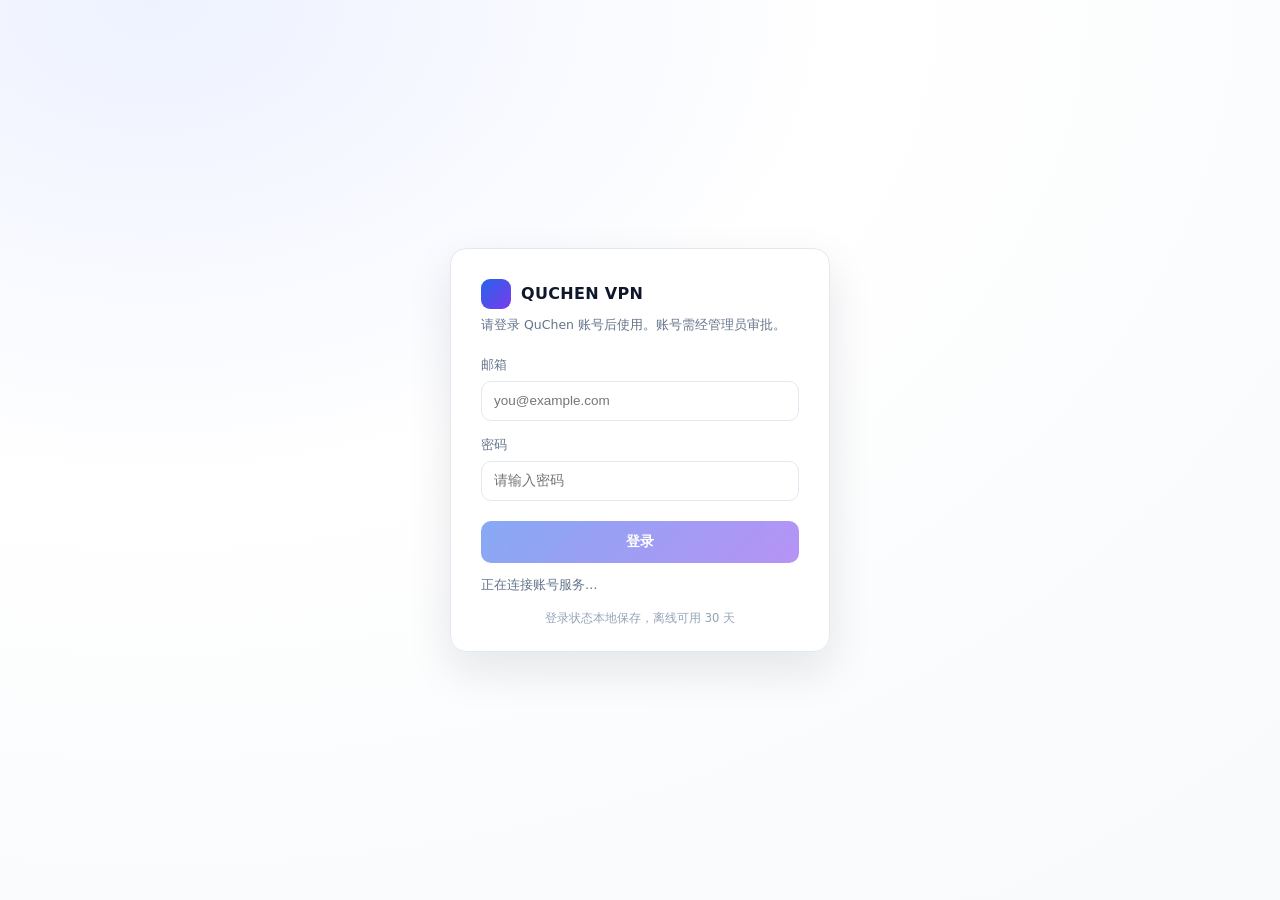
==== app/web/login.html @ 051396a5 "feat(auth): 接入账号门禁 (1.1.1) - app/backend/authgate.py: 账号校验 - app/web/login.html: 登录墙页面 - app/main.py" ====
<!DOCTYPE html>
<html lang="zh-CN">
<head>
<meta charset="utf-8" />
<meta name="viewport" content="width=device-width, initial-scale=1" />
<title>登录 QuChen 账号</title>
<style>
  :root {
    --bg: #ffffff;
    --fg: #0f172a;
    --muted: #64748b;
    --line: #e2e8f0;
    --brand: #2563eb;
    --brand-2: #7c3aed;
    --err: #dc2626;
  }
  * { box-sizing: border-box; }
  html, body { height: 100%; margin: 0; }
  body {
    display: flex; align-items: center; justify-content: center;
    background: radial-gradient(120% 120% at 12% 0%, #eef2ff 0%, #ffffff 45%, #f8fafc 100%);
    color: var(--fg); font: 14px/1.6 "Microsoft YaHei UI", "Segoe UI", system-ui, sans-serif;
    -webkit-user-select: none; user-select: none;
  }
  .card {
    width: 380px; padding: 30px 30px 24px; border-radius: 16px;
    background: rgba(255, 255, 255, .92); border: 1px solid var(--line);
    box-shadow: 0 18px 46px rgba(15, 23, 42, .10);
  }
  .brand { display: flex; align-items: center; gap: 10px; margin-bottom: 6px; }
  .dot {
    width: 30px; height: 30px; border-radius: 9px;
    background: linear-gradient(135deg, var(--brand), var(--brand-2));
  }
  .brand b { font-size: 16px; letter-spacing: .3px; }
  .sub { color: var(--muted); font-size: 12.5px; margin: 0 0 20px; }
  label { display: block; font-size: 12.5px; color: var(--muted); margin: 14px 0 6px; }
  input {
    width: 100%; height: 40px; padding: 0 12px; border-radius: 10px;
    border: 1px solid var(--line); background: #fff; color: var(--fg);
    font-size: 13.5px; outline: none; transition: border-color .15s, box-shadow .15s;
    -webkit-user-select: text; user-select: text;
  }
  input:focus { border-color: var(--brand); box-shadow: 0 0 0 3px rgba(37, 99, 235, .12); }
  button {
    width: 100%; height: 42px; margin-top: 20px; border: 0; border-radius: 10px;
    color: #fff; font-size: 14px; font-weight: 600; cursor: pointer;
    background: linear-gradient(135deg, var(--brand), var(--brand-2));
  }
  button:disabled { opacity: .55; cursor: default; }
  .msg { min-height: 20px; margin-top: 12px; font-size: 12.5px; color: var(--muted); }
  .msg.err { color: var(--err); }
  .foot { margin-top: 14px; font-size: 11.5px; color: #94a3b8; text-align: center; }
</style>
</head>
<body>
  <form class="card" id="form" autocomplete="off">
    <div class="brand"><span class="dot"></span><b>QUCHEN VPN</b></div>
    <p class="sub">请登录 QuChen 账号后使用。账号需经管理员审批。</p>
    <label for="email">邮箱</label>
    <input id="email" type="email" placeholder="you@example.com" spellcheck="false" />
    <label for="password">密码</label>
    <input id="password" type="password" placeholder="请输入密码" />
    <button id="submit" type="submit" disabled>登录</button>
    <div class="msg" id="msg">正在连接账号服务…</div>
    <div class="foot">登录状态本地保存，离线可用 30 天</div>
  </form>
<script>
(function () {
  var form = document.getElementById('form');
  var emailEl = document.getElementById('email');
  var passEl = document.getElementById('password');
  var btn = document.getElementById('submit');
  var msgEl = document.getElementById('msg');
  var api = null;

  function setMsg(text, isError) {
    msgEl.textContent = text || '';
    msgEl.className = 'msg' + (isError ? ' err' : '');
  }

  function ready() {
    if (!window.pywebview || !window.pywebview.api) return;
    api = window.pywebview.api;
    btn.disabled = false;
    setMsg('', false);
    try {
      Promise.resolve(api.account_state()).then(function (st) {
        if (st && st.unlocked) {
          location.replace('index.html#quchen-desktop');
          return;
        }
        if (st && st.email) emailEl.value = st.email;
      }).catch(function () {});
    } catch (e) {}
  }

  window.addEventListener('pywebviewready', ready);
  window.addEventListener('DOMContentLoaded', function () { setTimeout(ready, 300); });

  form.addEventListener('submit', function (ev) {
    ev.preventDefault();
    if (!api) { setMsg('账号服务未就绪，请稍候重试', true); return; }
    var email = (emailEl.value || '').trim();
    var password = passEl.value || '';
    if (!email || !password) { setMsg('请填写邮箱与密码', true); return; }
    btn.disabled = true;
    setMsg('正在登录…', false);
    Promise.resolve(api.account_login(email, password)).then(function (res) {
      if (res && res.ok) {
        setMsg('登录成功，正在进入…', false);
        setTimeout(function () { location.replace('index.html#quchen-desktop'); }, 220);
        return;
      }
      btn.disabled = false;
      var text = (res && (res.message || res.code)) || '登录失败';
      if (res && res.code === 'bad_credentials') text = '邮箱或密码不正确';
      if (res && res.code === 'pending_approval') text = '账号正在等待管理员审批';
      if (res && res.code === 'account_disabled') text = '账号已被停用，请联系管理员';
      setMsg(text, true);
    }).catch(function (err) {
      btn.disabled = false;
      setMsg('登录失败：' + (err && err.message ? err.message : err), true);
    });
  });
})();
</script>
</body>
</html>
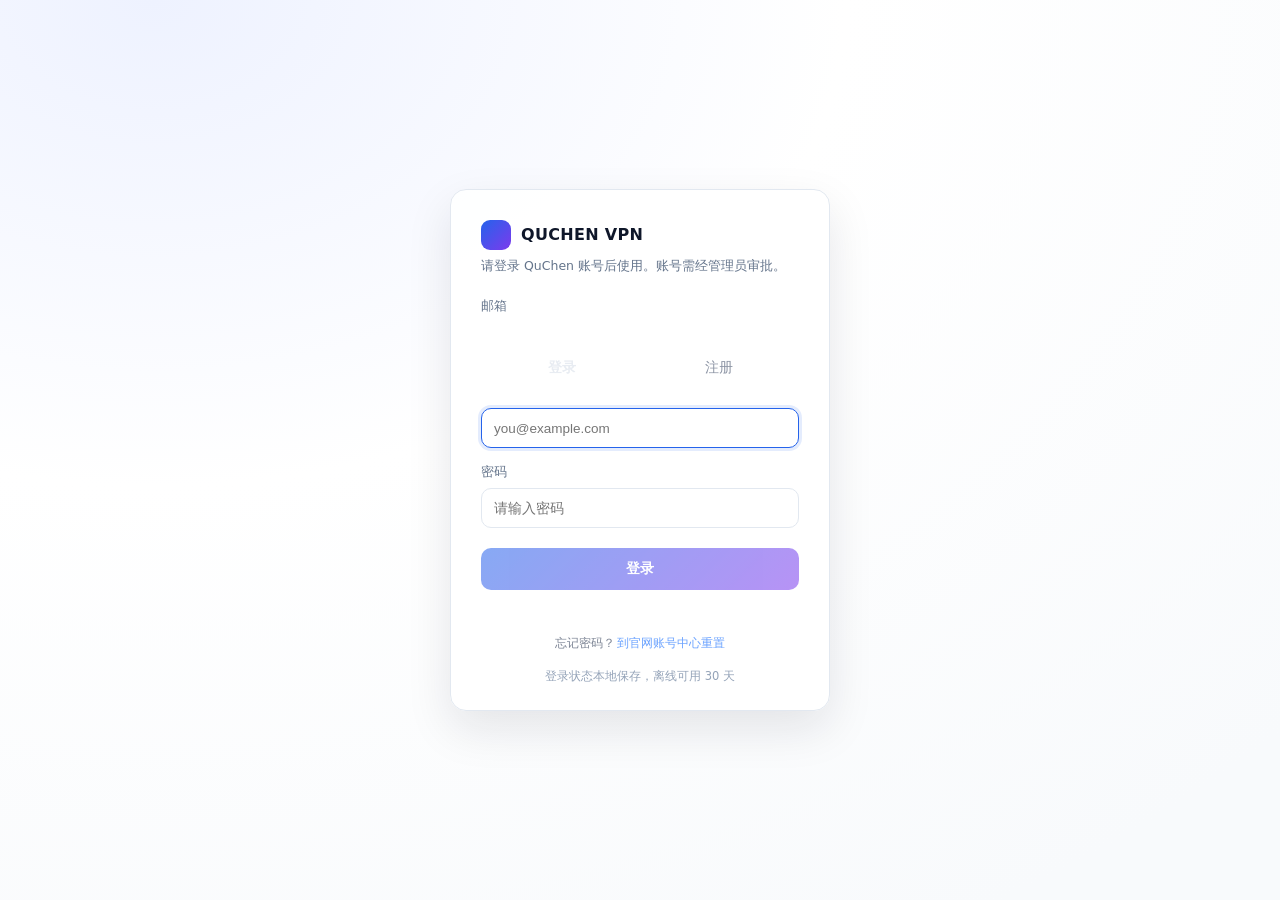
==== commit cc31b5ab: "feat(auth): add send_code/register API with register UI and forgot-password link; offline grace tigh" ====
--- a/app/web/login.html
+++ b/app/web/login.html
@@ -58,11 +58,32 @@
     <div class="brand"><span class="dot"></span><b>QUCHEN VPN</b></div>
     <p class="sub">请登录 QuChen 账号后使用。账号需经管理员审批。</p>
     <label for="email">邮箱</label>
+      <div id="qcTabs" style="display:flex;gap:6px;margin:0 0 14px;background:rgba(255,255,255,.04);border:1px solid rgba(255,255,255,.08);border-radius:11px;padding:4px">
+        <button id="tabLogin" type="button" style="flex:1;padding:9px 0;border:0;border-radius:8px;background:rgba(255,255,255,.10);color:#e8ecf2;font:14px/1 inherit;font-weight:600;cursor:pointer">登录</button>
+        <button id="tabRegister" type="button" style="flex:1;padding:9px 0;border:0;border-radius:8px;background:transparent;color:#8b93a3;font:14px/1 inherit;cursor:pointer">注册</button>
+      </div>
     <input id="email" type="email" placeholder="you@example.com" spellcheck="false" />
     <label for="password">密码</label>
     <input id="password" type="password" placeholder="请输入密码" />
     <button id="submit" type="submit" disabled>登录</button>
     <div class="msg" id="msg">正在连接账号服务…</div>
+      <div id="qcRegPane" style="display:none">
+        <div style="margin:2px 0 14px;font-size:12.5px;line-height:1.65;color:#8b93a3;text-align:left">
+          用邮箱注册 QuChen 账号，一个账号可在曲辰套件各端登录。
+        </div>
+        <div style="display:flex;gap:8px;align-items:center">
+          <input id="regEmail" type="email" placeholder="you@example.com" spellcheck="false" autocomplete="username"
+            style="flex:1;min-width:0;padding:12px 14px;border-radius:10px;border:1px solid rgba(255,255,255,.12);background:rgba(0,0,0,.35);color:#e8ecf2;font:15px/1.4 inherit;outline:none;box-sizing:border-box">
+          <button id="regSend" type="button"
+            style="white-space:nowrap;padding:12px 14px;border-radius:10px;border:1px solid rgba(90,150,255,.55);background:rgba(40,80,160,.28);color:#9dc0ff;font:14px/1 inherit;cursor:pointer">获取验证码</button>
+        </div>
+        <input id="regCode" type="text" inputmode="numeric" maxlength="6" placeholder="邮箱验证码（6 位）" autocomplete="one-time-code" style="width:100%;margin-top:10px;padding:12px 14px;border-radius:10px;border:1px solid rgba(255,255,255,.12);background:rgba(0,0,0,.35);color:#e8ecf2;font:15px/1.4 inherit;outline:none;box-sizing:border-box">
+        <input id="regPassword" type="password" placeholder="设置密码（至少 8 位）" autocomplete="new-password" style="width:100%;margin-top:10px;padding:12px 14px;border-radius:10px;border:1px solid rgba(255,255,255,.12);background:rgba(0,0,0,.35);color:#e8ecf2;font:15px/1.4 inherit;outline:none;box-sizing:border-box">
+        <input id="regPassword2" type="password" placeholder="再输一次密码" autocomplete="new-password" style="width:100%;margin-top:10px;padding:12px 14px;border-radius:10px;border:1px solid rgba(255,255,255,.12);background:rgba(0,0,0,.35);color:#e8ecf2;font:15px/1.4 inherit;outline:none;box-sizing:border-box">
+        <button id="regSubmit" type="button"
+          style="width:100%;margin-top:14px;padding:12px 14px;border-radius:10px;border:0;background:linear-gradient(135deg,#4d8dff,#3f7aee);color:#fff;font:15px/1 inherit;font-weight:600;cursor:pointer">注册账号</button>
+      </div>
+      <div style="margin-top:12px;font-size:12px;color:#7d8595;text-align:center">忘记密码？<a href="https://frp-any.com:19549/login.html#reset" target="_blank" rel="noopener" style="color:#6aa2ff;text-decoration:none;margin-left:2px">到官网账号中心重置</a></div>
     <div class="foot">登录状态本地保存，离线可用 30 天</div>
   </form>
 <script>
@@ -124,6 +145,153 @@
     });
   });
 })();
+
+/* ===== QuChen 注册视图：登录 / 注册切换 + 邮箱验证码注册 ===== */
+(function () {
+  var pane = document.getElementById('qcRegPane');
+  var tabLogin = document.getElementById('tabLogin');
+  var tabRegister = document.getElementById('tabRegister');
+  if (!pane || !tabLogin || !tabRegister) return;
+
+  function apiObj() { return (window.pywebview && window.pywebview.api) || null; }
+  function show(text, kind) {
+    var m = document.getElementById('msg');
+    if (!m) return;
+    m.textContent = text || '';
+    m.className = 'msg' + (kind === 'err' ? ' err' : '');
+    m.style.color = kind === 'err' ? '#ff6b6b' : kind === 'ok' ? '#3ecf8e' : kind === 'warn' ? '#f0b34a' : '';
+  }
+  function val(id) {
+    var el = document.getElementById(id);
+    return el ? String(el.value || '').trim() : '';
+  }
+  function paint(mode) {
+    var reg = mode === 'register';
+    ['email', 'password', 'submit'].forEach(function (id) {
+      var el = document.getElementById(id);
+      if (el) el.style.display = reg ? 'none' : '';
+    });
+    pane.style.display = reg ? '' : 'none';
+    tabLogin.style.background = reg ? 'transparent' : 'rgba(255,255,255,.10)';
+    tabLogin.style.color = reg ? '#8b93a3' : '#e8ecf2';
+    tabLogin.style.fontWeight = reg ? '400' : '600';
+    tabRegister.style.background = reg ? 'rgba(255,255,255,.10)' : 'transparent';
+    tabRegister.style.color = reg ? '#e8ecf2' : '#8b93a3';
+    tabRegister.style.fontWeight = reg ? '600' : '400';
+    var focus = document.getElementById(reg ? 'regEmail' : 'email');
+    if (focus) { try { focus.focus(); } catch (e) {} }
+    if (!reg) show('', false);
+  }
+  tabLogin.addEventListener('click', function () { paint('login'); });
+  tabRegister.addEventListener('click', function () { paint('register'); });
+  paint('login');
+
+  function codeMap(res) {
+    var code = (res && res.code) || '';
+    var map = {
+      email_taken: '该邮箱已注册，请直接登录或找回密码。',
+      no_code: '请先获取验证码。',
+      code_expired: '验证码已过期，请重新获取。',
+      code_wrong: '验证码不正确，请检查后重试。',
+      code_locked: '验证码错误次数过多，请重新获取。',
+      too_soon: '发送太频繁，请稍后再试。',
+      smtp_failed: '验证码邮件发送失败，请稍后重试。',
+      bad_request: '请检查填写内容。',
+      unreachable: '连不上账号服务，请确认网络后重试。'
+    };
+    if (map[code]) return map[code];
+    return (res && res.message) || '操作失败，请重试。';
+  }
+
+  var sendBtn = document.getElementById('regSend');
+  var left = 0;
+  var timer = null;
+  function stopTimer() {
+    if (timer) { clearInterval(timer); timer = null; }
+    left = 0;
+    if (sendBtn) {
+      sendBtn.disabled = false;
+      sendBtn.style.opacity = '1';
+      sendBtn.textContent = '获取验证码';
+    }
+  }
+  function tick() {
+    left -= 1;
+    if (left <= 0) { stopTimer(); return; }
+    sendBtn.textContent = left + ' 秒后重发';
+  }
+  if (sendBtn) {
+    sendBtn.addEventListener('click', function () {
+      var api = apiObj();
+      var email = val('regEmail');
+      if (!email) { show('请先填写邮箱。', 'err'); var e = document.getElementById('regEmail'); if (e) e.focus(); return; }
+      if (!api || !api.account_send_code) { show('账号服务未就绪，请稍候重试', 'err'); return; }
+      sendBtn.disabled = true;
+      sendBtn.style.opacity = '.6';
+      sendBtn.textContent = '发送中…';
+      Promise.resolve(api.account_send_code(email, 'register')).then(function (res) {
+        if (res && res.ok) {
+          left = Math.max(30, Number(res.resend_after) || 60);
+          if (timer) clearInterval(timer);
+          timer = setInterval(tick, 1000);
+          sendBtn.disabled = true;
+          sendBtn.style.opacity = '.6';
+          show(res.message || '验证码已发送，10 分钟内有效。', 'ok');
+          var c = document.getElementById('regCode');
+          if (c) c.focus();
+        } else {
+          stopTimer();
+          show(codeMap(res), 'err');
+        }
+      }).catch(function (err) {
+        stopTimer();
+        show('验证码发送失败：' + ((err && err.message) || err), 'err');
+      });
+    });
+  }
+
+  var submit = document.getElementById('regSubmit');
+  function finish(msg, kind) {
+    if (submit) { submit.disabled = false; submit.textContent = '注册账号'; }
+    show(msg, kind);
+  }
+  if (submit) {
+    submit.addEventListener('click', function () {
+      var api = apiObj();
+      var email = val('regEmail');
+      var code = val('regCode');
+      var pwd = document.getElementById('regPassword') ? document.getElementById('regPassword').value || '' : '';
+      var pwd2 = document.getElementById('regPassword2') ? document.getElementById('regPassword2').value || '' : '';
+      if (!email) { show('请填写邮箱。', 'err'); return; }
+      if (!/^\d{6}$/.test(code)) { show('请填写邮箱收到的 6 位验证码。', 'err'); return; }
+      if (pwd.length < 8) { show('密码至少 8 位。', 'err'); return; }
+      if (pwd !== pwd2) { show('两次输入的密码不一致。', 'err'); return; }
+      if (!api || !api.account_register) { show('账号服务未就绪，请稍候重试', 'err'); return; }
+      submit.disabled = true;
+      submit.textContent = '注册中…';
+      Promise.resolve(api.account_register(email, code, pwd)).then(function (res) {
+        if (!res || !res.ok) { finish(codeMap(res), 'err'); return; }
+        if (res.status === 'active') {
+          show('注册成功，正在登录…', 'ok');
+          return Promise.resolve(api.account_login(email, pwd)).then(function (r) {
+            if (r && r.ok) {
+              show('登录成功，正在进入…', 'ok');
+              setTimeout(function () { location.replace('index.html#quchen-desktop'); }, 220);
+              return;
+            }
+            finish('注册成功，请用该邮箱登录。', 'warn');
+          }).catch(function () {
+            finish('注册成功，请用该邮箱登录。', 'warn');
+          });
+        }
+        finish(res.message || '注册成功，等待管理员审批后即可登录。', 'ok');
+      }).catch(function (err) {
+        finish('注册失败：' + ((err && err.message) || err), 'err');
+      });
+    });
+  }
+})();
+
 </script>
 </body>
 </html>
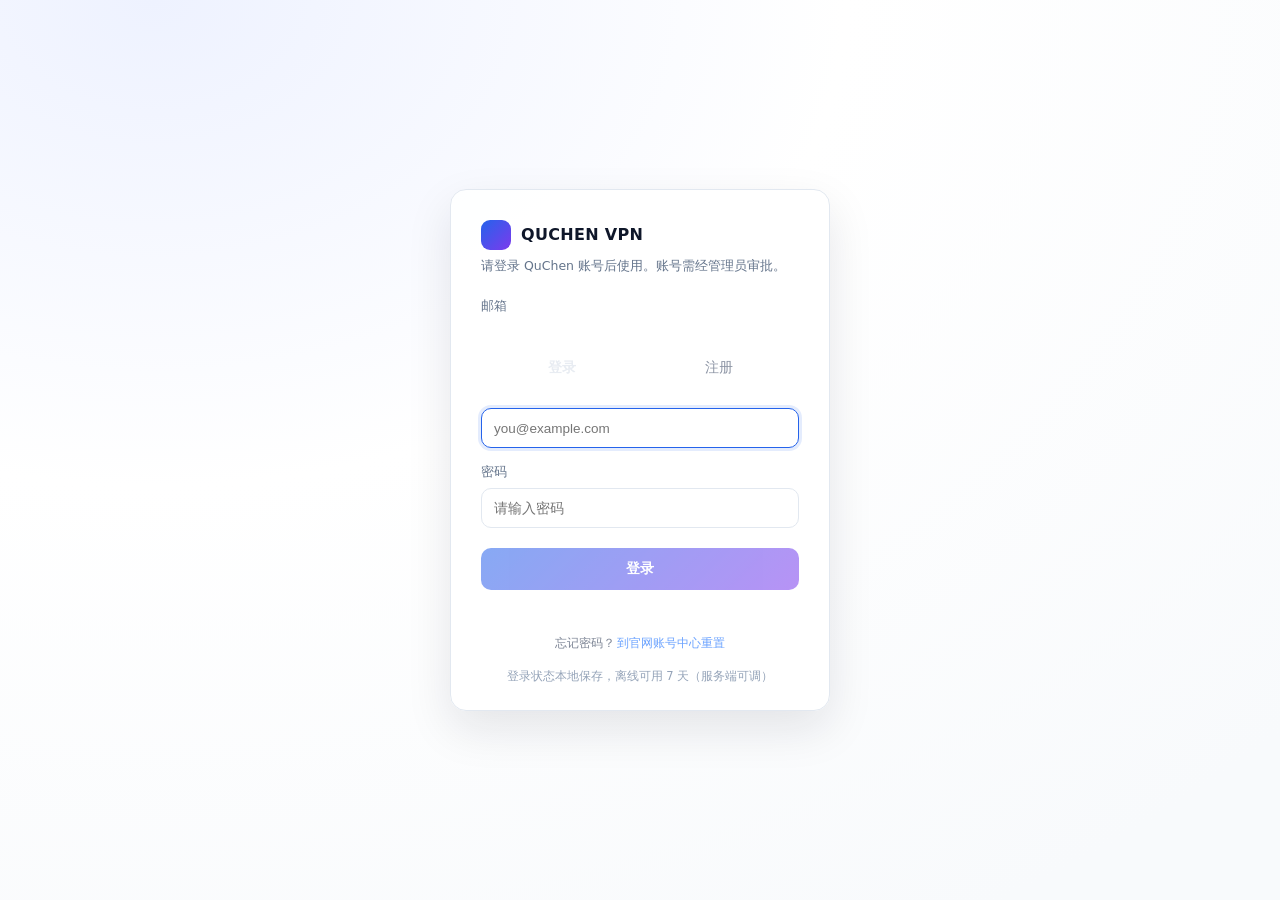
==== commit 9b6a1b77: "fix(auth): 离线宽限文案改 7 天并补齐错误提示；1.1.2" ====
--- a/app/web/login.html
+++ b/app/web/login.html
@@ -84,7 +84,7 @@
           style="width:100%;margin-top:14px;padding:12px 14px;border-radius:10px;border:0;background:linear-gradient(135deg,#4d8dff,#3f7aee);color:#fff;font:15px/1 inherit;font-weight:600;cursor:pointer">注册账号</button>
       </div>
       <div style="margin-top:12px;font-size:12px;color:#7d8595;text-align:center">忘记密码？<a href="https://frp-any.com:19549/login.html#reset" target="_blank" rel="noopener" style="color:#6aa2ff;text-decoration:none;margin-left:2px">到官网账号中心重置</a></div>
-    <div class="foot">登录状态本地保存，离线可用 30 天</div>
+    <div class="foot">登录状态本地保存，离线可用 7 天（服务端可调）</div>
   </form>
 <script>
 (function () {
@@ -171,6 +171,8 @@
       var el = document.getElementById(id);
       if (el) el.style.display = reg ? 'none' : '';
     });
+    var lab = document.querySelectorAll('label[for="email"], label[for="password"]');
+    for (var i = 0; i < lab.length; i++) lab[i].style.display = reg ? 'none' : '';
     pane.style.display = reg ? '' : 'none';
     tabLogin.style.background = reg ? 'transparent' : 'rgba(255,255,255,.10)';
     tabLogin.style.color = reg ? '#8b93a3' : '#e8ecf2';
@@ -197,7 +199,12 @@
       too_soon: '发送太频繁，请稍后再试。',
       smtp_failed: '验证码邮件发送失败，请稍后重试。',
       bad_request: '请检查填写内容。',
-      unreachable: '连不上账号服务，请确认网络后重试。'
+      unreachable: '连不上账号服务，请确认网络后重试。',
+      weak_password: '密码需 8-128 位，请重新设置。',
+      pending_approval: '账号待管理员审批，通过后即可登录。',
+      bad_credentials: '邮箱或密码不正确。',
+      locked: '密码错误次数过多，请稍后再试或重置密码。',
+      too_many_devices: '设备数已达上限，请先在账号中心移出旧设备。'
     };
     if (map[code]) return map[code];
     return (res && res.message) || '操作失败，请重试。';
